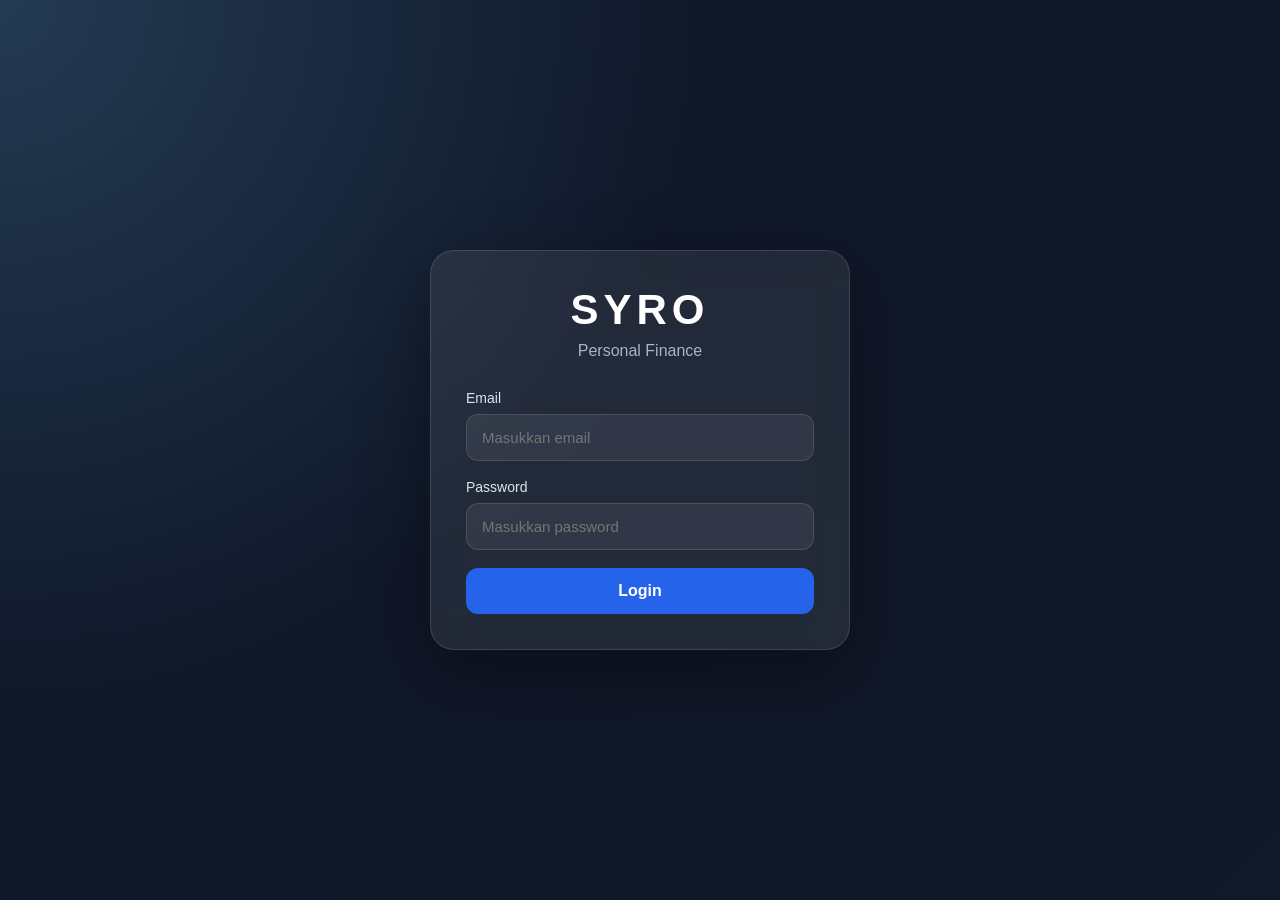
==== public/login.html @ 6d0c60de "Add authentication and user transaction isolation" ====
<!DOCTYPE html>
<html lang="id">
<head>
    <meta charset="UTF-8">
    <meta name="viewport" content="width=device-width, initial-scale=1.0">
    <title>Login — SYRO</title>

    <style>
        * {
            box-sizing: border-box;
        }

        body {
            margin: 0;
            min-height: 100vh;
            font-family: Arial, sans-serif;
            background:
                radial-gradient(circle at top left, #243b53, transparent 45%),
                linear-gradient(135deg, #0f172a, #111827);
            display: flex;
            align-items: center;
            justify-content: center;
            padding: 20px;
            color: white;
        }

        .login-card {
            width: 100%;
            max-width: 420px;
            padding: 35px;
            border-radius: 24px;
            background: rgba(255,255,255,0.08);
            border: 1px solid rgba(255,255,255,0.12);
            backdrop-filter: blur(18px);
            box-shadow: 0 25px 70px rgba(0,0,0,0.35);
        }

        .brand {
            text-align: center;
            margin-bottom: 30px;
        }

        .brand h1 {
            margin: 0;
            font-size: 42px;
            letter-spacing: 5px;
        }

        .brand p {
            margin-top: 8px;
            color: #aab4c3;
        }

        label {
            display: block;
            margin-bottom: 8px;
            color: #dbe4ef;
            font-size: 14px;
        }

        input {
            width: 100%;
            padding: 14px 15px;
            margin-bottom: 18px;
            border-radius: 12px;
            border: 1px solid rgba(255,255,255,0.12);
            background: rgba(255,255,255,0.07);
            color: white;
            outline: none;
            font-size: 15px;
        }

        input:focus {
            border-color: #60a5fa;
        }

        button {
            width: 100%;
            padding: 14px;
            border: 0;
            border-radius: 12px;
            background: #2563eb;
            color: white;
            font-size: 16px;
            font-weight: bold;
            cursor: pointer;
        }

        button:hover {
            background: #1d4ed8;
        }

        button:disabled {
            opacity: 0.6;
            cursor: wait;
        }

        #error {
            display: none;
            margin-bottom: 18px;
            padding: 12px;
            border-radius: 10px;
            background: rgba(239,68,68,0.15);
            color: #fca5a5;
            font-size: 14px;
            text-align: center;
        }
    </style>
</head>

<body>

<div class="login-card">

    <div class="brand">
        <h1>SYRO</h1>
        <p>Personal Finance</p>
    </div>

    <form id="loginForm">

        <label for="email">Email</label>

        <input
            id="email"
            type="email"
            placeholder="Masukkan email"
            autocomplete="email"
            required
        >

        <label for="password">Password</label>

        <input
            id="password"
            type="password"
            placeholder="Masukkan password"
            autocomplete="current-password"
            required
        >

        <div id="error"></div>

        <button id="loginButton" type="submit">
            Login
        </button>

    </form>

</div>

<script>

const form = document.getElementById("loginForm");
const button = document.getElementById("loginButton");
const errorBox = document.getElementById("error");

form.addEventListener("submit", async function(event) {

    event.preventDefault();

    errorBox.style.display = "none";

    button.disabled = true;
    button.textContent = "Memproses...";

    const email =
        document.getElementById("email").value.trim();

    const password =
        document.getElementById("password").value;

    try {

        const response = await fetch(
            "/api/login",
            {
                method: "POST",

                headers: {
                    "Content-Type": "application/json"
                },

                credentials: "include",

                body: JSON.stringify({
                    email: email,
                    password: password
                })
            }
        );

        const data = await response.json();

        if (!response.ok) {
            throw new Error(
                data.error ||
                "Login gagal"
            );
        }

        window.location.replace("/");

    } catch (error) {

        errorBox.textContent =
            error.message ||
            "Terjadi kesalahan";

        errorBox.style.display = "block";

        button.disabled = false;
        button.textContent = "Login";
    }

});

</script>

</body>
</html>
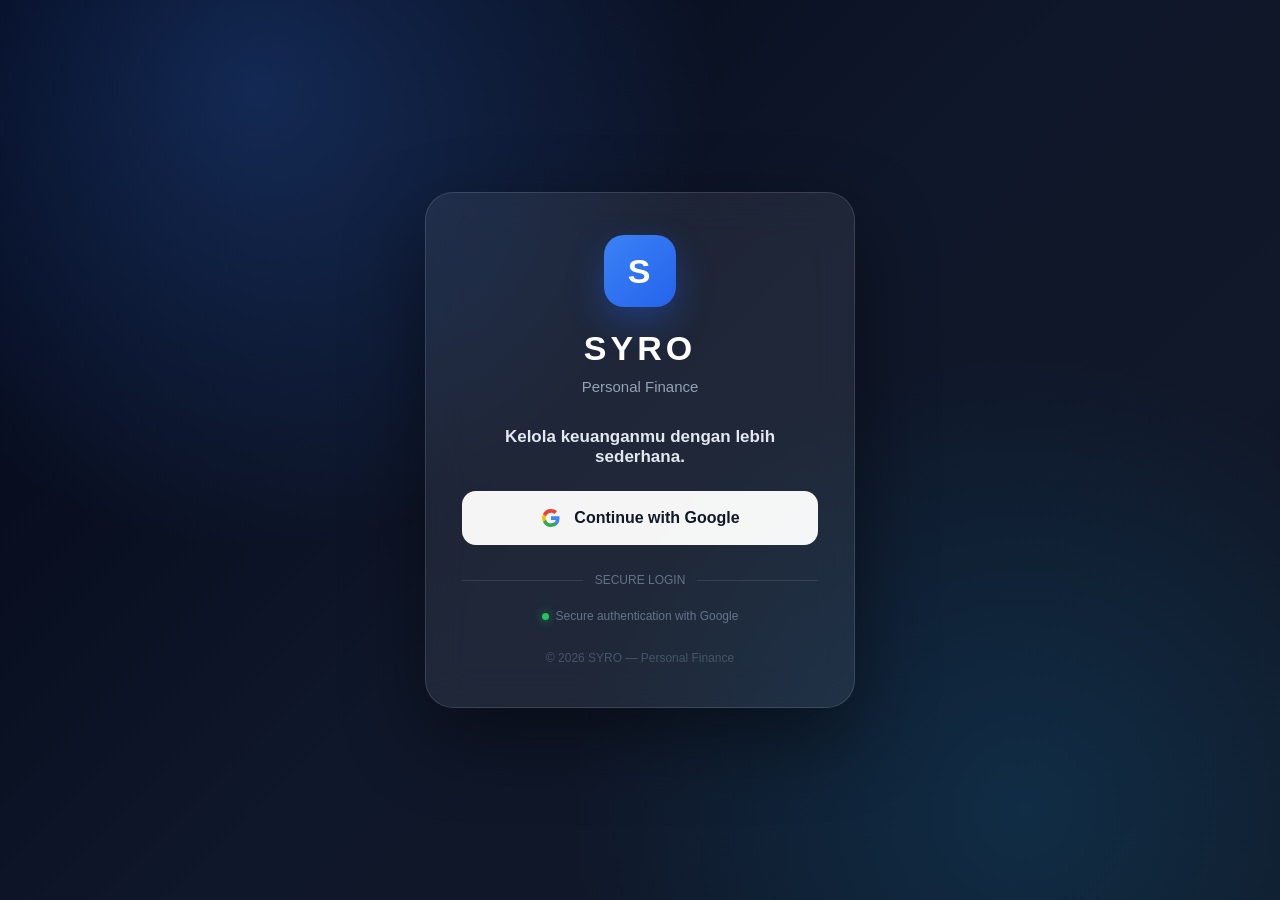
==== commit df89ddb9: "Replace password login with Google OAuth" ====
--- a/public/login.html
+++ b/public/login.html
@@ -3,9 +3,11 @@
 <head>
     <meta charset="UTF-8">
     <meta name="viewport" content="width=device-width, initial-scale=1.0">
+
     <title>Login — SYRO</title>
 
     <style>
+
         * {
             box-sizing: border-box;
         }
@@ -13,98 +15,299 @@
         body {
             margin: 0;
             min-height: 100vh;
-            font-family: Arial, sans-serif;
-            background:
-                radial-gradient(circle at top left, #243b53, transparent 45%),
-                linear-gradient(135deg, #0f172a, #111827);
+
+            font-family:
+                Inter,
+                -apple-system,
+                BlinkMacSystemFont,
+                "Segoe UI",
+                sans-serif;
+
+            background:
+                radial-gradient(
+                    circle at 20% 10%,
+                    rgba(59,130,246,0.25),
+                    transparent 35%
+                ),
+                radial-gradient(
+                    circle at 80% 90%,
+                    rgba(14,165,233,0.15),
+                    transparent 35%
+                ),
+                linear-gradient(
+                    135deg,
+                    #020617,
+                    #0f172a,
+                    #111827
+                );
+
             display: flex;
             align-items: center;
             justify-content: center;
+
             padding: 20px;
+
             color: white;
         }
 
         .login-card {
+
             width: 100%;
-            max-width: 420px;
-            padding: 35px;
-            border-radius: 24px;
-            background: rgba(255,255,255,0.08);
-            border: 1px solid rgba(255,255,255,0.12);
-            backdrop-filter: blur(18px);
-            box-shadow: 0 25px 70px rgba(0,0,0,0.35);
-        }
-
-        .brand {
+            max-width: 430px;
+
+            padding: 42px 36px;
+
+            border-radius: 28px;
+
+            background:
+                rgba(255,255,255,0.07);
+
+            border:
+                1px solid
+                rgba(255,255,255,0.12);
+
+            backdrop-filter:
+                blur(20px);
+
+            -webkit-backdrop-filter:
+                blur(20px);
+
+            box-shadow:
+                0 30px 80px
+                rgba(0,0,0,0.45);
+
             text-align: center;
-            margin-bottom: 30px;
-        }
-
-        .brand h1 {
+
+        }
+
+        .logo {
+
+            width: 72px;
+            height: 72px;
+
+            margin:
+                0 auto 22px;
+
+            border-radius: 20px;
+
+            display: flex;
+
+            align-items: center;
+            justify-content: center;
+
+            font-size: 34px;
+            font-weight: 800;
+
+            letter-spacing: 2px;
+
+            background:
+                linear-gradient(
+                    135deg,
+                    #3b82f6,
+                    #2563eb
+                );
+
+            box-shadow:
+                0 15px 35px
+                rgba(37,99,235,0.35);
+
+        }
+
+        h1 {
+
             margin: 0;
-            font-size: 42px;
-            letter-spacing: 5px;
-        }
-
-        .brand p {
-            margin-top: 8px;
-            color: #aab4c3;
-        }
-
-        label {
+
+            font-size: 34px;
+
+            letter-spacing: 4px;
+
+        }
+
+        .subtitle {
+
+            margin:
+                10px 0 32px;
+
+            color:
+                #94a3b8;
+
+            font-size: 15px;
+
+        }
+
+        .welcome {
+
+            margin-bottom: 24px;
+
+            color:
+                #e2e8f0;
+
+            font-size: 17px;
+
+            font-weight: 600;
+
+        }
+
+        .google-button {
+
+            width: 100%;
+
+            min-height: 54px;
+
+            border: 1px solid
+                rgba(255,255,255,0.16);
+
+            border-radius: 14px;
+
+            background:
+                rgba(255,255,255,0.96);
+
+            color: #111827;
+
+            font-size: 16px;
+
+            font-weight: 600;
+
+            cursor: pointer;
+
+            display: flex;
+
+            align-items: center;
+            justify-content: center;
+
+            gap: 12px;
+
+            transition:
+                transform 0.2s ease,
+                box-shadow 0.2s ease,
+                background 0.2s ease;
+
+        }
+
+        .google-button:hover {
+
+            transform:
+                translateY(-2px);
+
+            background: white;
+
+            box-shadow:
+                0 14px 30px
+                rgba(0,0,0,0.25);
+
+        }
+
+        .google-button:active {
+
+            transform:
+                translateY(0);
+
+        }
+
+        .google-icon {
+
+            width: 22px;
+            height: 22px;
+
             display: block;
-            margin-bottom: 8px;
-            color: #dbe4ef;
-            font-size: 14px;
-        }
-
-        input {
-            width: 100%;
-            padding: 14px 15px;
-            margin-bottom: 18px;
-            border-radius: 12px;
-            border: 1px solid rgba(255,255,255,0.12);
-            background: rgba(255,255,255,0.07);
-            color: white;
-            outline: none;
-            font-size: 15px;
-        }
-
-        input:focus {
-            border-color: #60a5fa;
-        }
-
-        button {
-            width: 100%;
-            padding: 14px;
-            border: 0;
-            border-radius: 12px;
-            background: #2563eb;
-            color: white;
-            font-size: 16px;
-            font-weight: bold;
-            cursor: pointer;
-        }
-
-        button:hover {
-            background: #1d4ed8;
-        }
-
-        button:disabled {
-            opacity: 0.6;
-            cursor: wait;
-        }
-
-        #error {
-            display: none;
-            margin-bottom: 18px;
-            padding: 12px;
-            border-radius: 10px;
-            background: rgba(239,68,68,0.15);
-            color: #fca5a5;
-            font-size: 14px;
-            text-align: center;
-        }
+
+        }
+
+        .divider {
+
+            display: flex;
+
+            align-items: center;
+
+            gap: 12px;
+
+            margin:
+                28px 0 22px;
+
+            color:
+                #64748b;
+
+            font-size: 12px;
+
+        }
+
+        .divider::before,
+        .divider::after {
+
+            content: "";
+
+            flex: 1;
+
+            height: 1px;
+
+            background:
+                rgba(255,255,255,0.1);
+
+        }
+
+        .secure {
+
+            display: flex;
+
+            align-items: center;
+            justify-content: center;
+
+            gap: 7px;
+
+            color:
+                #64748b;
+
+            font-size: 12px;
+
+        }
+
+        .secure-dot {
+
+            width: 7px;
+            height: 7px;
+
+            border-radius: 50%;
+
+            background:
+                #22c55e;
+
+            box-shadow:
+                0 0 10px
+                rgba(34,197,94,0.7);
+
+        }
+
+        .footer {
+
+            margin-top: 28px;
+
+            color:
+                #475569;
+
+            font-size: 12px;
+
+        }
+
+        @media (max-width: 480px) {
+
+            .login-card {
+
+                padding:
+                    34px 24px;
+
+                border-radius:
+                    22px;
+
+            }
+
+            h1 {
+
+                font-size: 30px;
+
+            }
+
+        }
+
     </style>
 </head>
 
@@ -112,108 +315,105 @@
 
 <div class="login-card">
 
-    <div class="brand">
-        <h1>SYRO</h1>
-        <p>Personal Finance</p>
+    <div class="logo">
+        S
     </div>
 
-    <form id="loginForm">
-
-        <label for="email">Email</label>
-
-        <input
-            id="email"
-            type="email"
-            placeholder="Masukkan email"
-            autocomplete="email"
-            required
+    <h1>
+        SYRO
+    </h1>
+
+    <p class="subtitle">
+        Personal Finance
+    </p>
+
+    <div class="welcome">
+        Kelola keuanganmu dengan lebih sederhana.
+    </div>
+
+    <button
+        id="googleLogin"
+        class="google-button"
+        type="button"
+    >
+
+        <svg
+            class="google-icon"
+            viewBox="0 0 24 24"
+            aria-hidden="true"
         >
-
-        <label for="password">Password</label>
-
-        <input
-            id="password"
-            type="password"
-            placeholder="Masukkan password"
-            autocomplete="current-password"
-            required
-        >
-
-        <div id="error"></div>
-
-        <button id="loginButton" type="submit">
-            Login
-        </button>
-
-    </form>
+            <path
+                fill="#4285F4"
+                d="M21.35 12.27c0-.78-.07-1.53-.22-2.27H12v4.3h5.23a4.47 4.47 0 0 1-1.94 2.93v2.45h3.14c1.84-1.7 2.92-4.2 2.92-7.41z"
+            />
+
+            <path
+                fill="#34A853"
+                d="M12 21.75c2.63 0 4.84-.87 6.45-2.37l-3.14-2.45c-.87.58-1.98.92-3.31.92-2.54 0-4.69-1.72-5.46-4.03H3.29v2.52A9.75 9.75 0 0 0 12 21.75z"
+            />
+
+            <path
+                fill="#FBBC05"
+                d="M6.54 13.82A5.86 5.86 0 0 1 6.23 12c0-.63.11-1.24.31-1.82V7.66H3.29A9.75 9.75 0 0 0 2.25 12c0 1.57.38 3.05 1.04 4.34l3.25-2.52z"
+            />
+
+            <path
+                fill="#EA4335"
+                d="M12 6.15c1.43 0 2.72.49 3.73 1.45l2.8-2.8C16.84 3.22 14.63 2.25 12 2.25a9.75 9.75 0 0 0-8.71 5.41l3.25 2.52C7.31 7.87 9.46 6.15 12 6.15z"
+            />
+        </svg>
+
+        <span>
+            Continue with Google
+        </span>
+
+    </button>
+
+    <div class="divider">
+        SECURE LOGIN
+    </div>
+
+    <div class="secure">
+
+        <span class="secure-dot"></span>
+
+        <span>
+            Secure authentication with Google
+        </span>
+
+    </div>
+
+    <div class="footer">
+        © 2026 SYRO — Personal Finance
+    </div>
 
 </div>
 
+
 <script>
 
-const form = document.getElementById("loginForm");
-const button = document.getElementById("loginButton");
-const errorBox = document.getElementById("error");
-
-form.addEventListener("submit", async function(event) {
-
-    event.preventDefault();
-
-    errorBox.style.display = "none";
-
-    button.disabled = true;
-    button.textContent = "Memproses...";
-
-    const email =
-        document.getElementById("email").value.trim();
-
-    const password =
-        document.getElementById("password").value;
-
-    try {
-
-        const response = await fetch(
-            "/api/login",
-            {
-                method: "POST",
-
-                headers: {
-                    "Content-Type": "application/json"
-                },
-
-                credentials: "include",
-
-                body: JSON.stringify({
-                    email: email,
-                    password: password
-                })
-            }
-        );
-
-        const data = await response.json();
-
-        if (!response.ok) {
-            throw new Error(
-                data.error ||
-                "Login gagal"
-            );
-        }
-
-        window.location.replace("/");
-
-    } catch (error) {
-
-        errorBox.textContent =
-            error.message ||
-            "Terjadi kesalahan";
-
-        errorBox.style.display = "block";
-
-        button.disabled = false;
-        button.textContent = "Login";
+const googleButton =
+    document.getElementById("googleLogin");
+
+googleButton.addEventListener(
+    "click",
+    function () {
+
+        googleButton.disabled = true;
+
+        googleButton.style.opacity =
+            "0.7";
+
+        googleButton.querySelector(
+            "span"
+        ).textContent =
+            "Connecting to Google...";
+
+        window.location.href =
+            "/auth/google";
+
     }
-
-});
+);
 
 </script>
 
